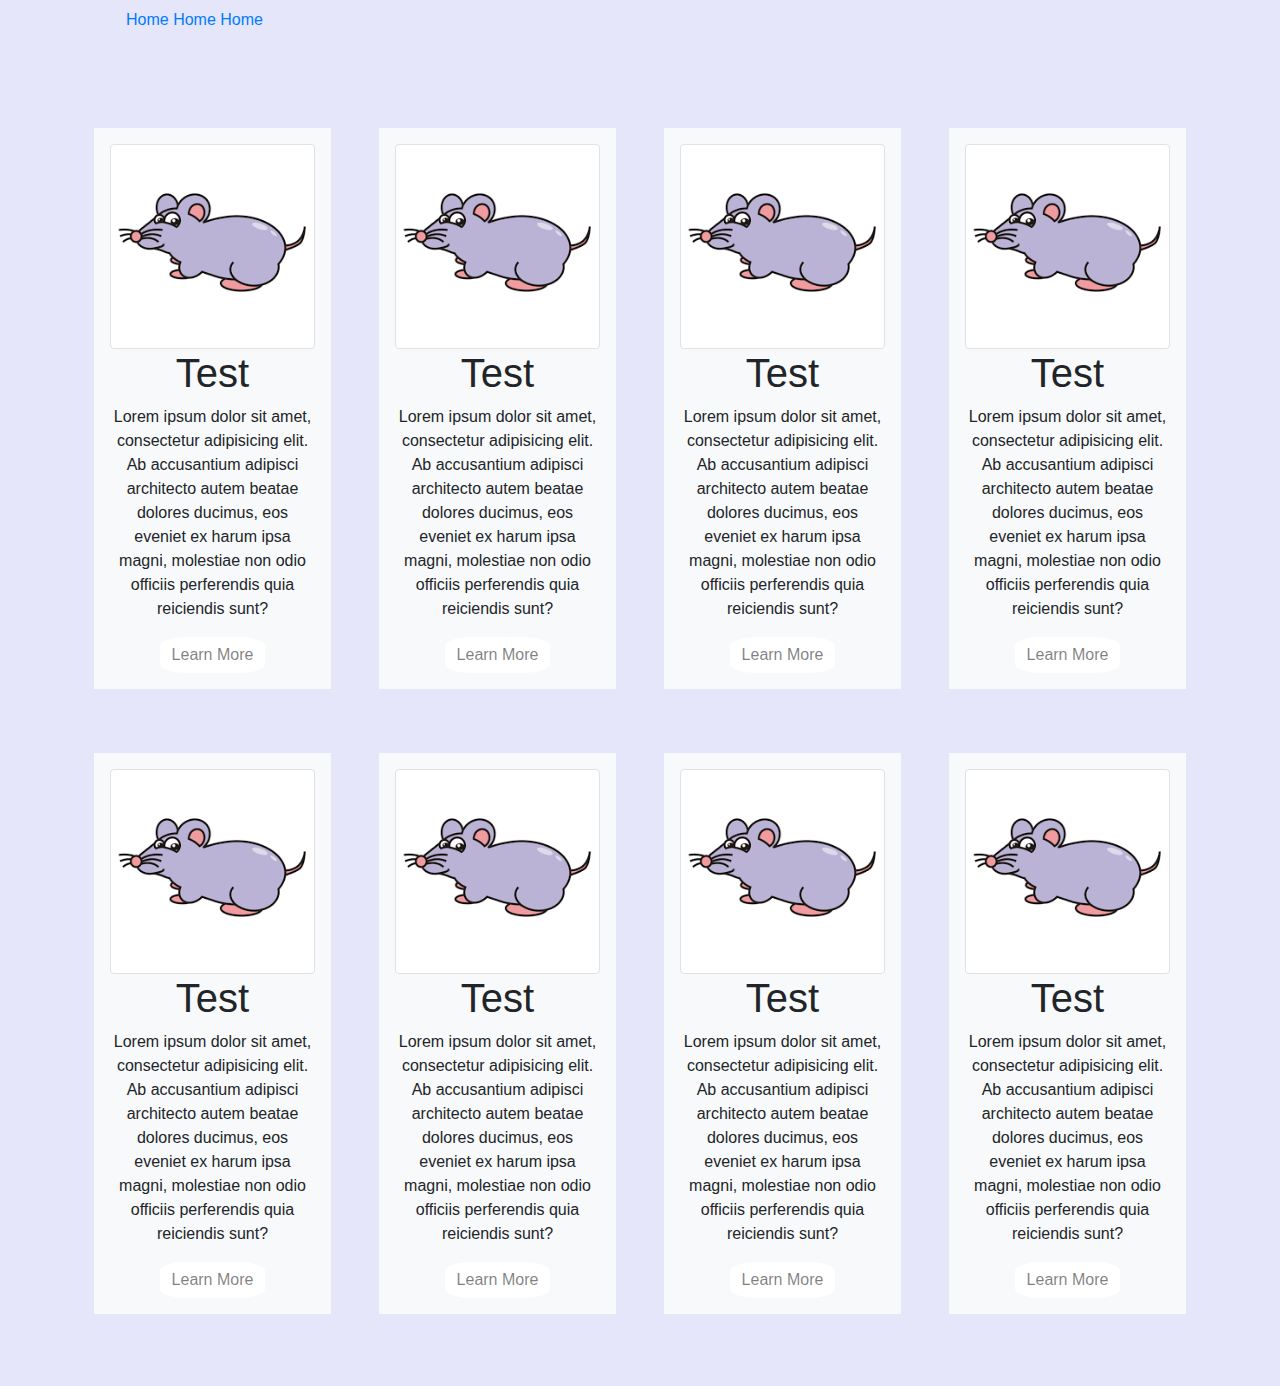
==== index.html @ c85b4740 "nexw" ====
<!doctype html>
<html lang="en">
<head>
    <meta charset="UTF-8">
    <meta name="viewport"
          content="width=device-width, user-scalable=no, initial-scale=1.0, maximum-scale=1.0, minimum-scale=1.0">
    <meta http-equiv="X-UA-Compatible" content="ie=edge">
    <title>Document</title>
    <link rel="stylesheet" type="text/css" href="css/bootstrap.css">
</head>
<body class="body">
    <nav class="navbar container">
        <div class="flex-md-row">
            <ul>
                <a href="" class="href">Home</a>
                <a href="" class="href">Home</a>
                <a href="" class="href">Home</a>
            </ul>
        </div>
    </nav>
    <div class="container text-center my-5">
        <div class="row form-group">
            <div class="col-md-3 p-4">
                <div class="divider bg-light p-3">
                    <img class="img-thumbnail" src="assets/imgs/mouse.png" alt="image of a mouse">
                    <h1>Test</h1>
                    <p>Lorem ipsum dolor sit amet, consectetur adipisicing elit. Ab accusantium adipisci architecto autem beatae dolores ducimus, eos eveniet ex harum ipsa magni, molestiae non odio officiis perferendis quia reiciendis sunt?</p>
                    <input class="buttonbutt btn btn-primary btn-md border-0 text-black-50" type="button" data-toggle="tooltip" data-placement="bottom" title="Tooltip on bottom" value="Learn More">
                </div>
            </div>
            <div class="col-md-3 p-4">
                <div class="divider bg-light p-3">
                    <img class="img-thumbnail" src="assets/imgs/mouse.png" alt="image of a mouse">
                    <h1>Test</h1>
                    <p>Lorem ipsum dolor sit amet, consectetur adipisicing elit. Ab accusantium adipisci architecto autem beatae dolores ducimus, eos eveniet ex harum ipsa magni, molestiae non odio officiis perferendis quia reiciendis sunt?</p>
                    <input class="buttonbutt btn btn-primary btn-md border-0 text-black-50" type="button" data-toggle="tooltip" data-placement="bottom" title="Tooltip on bottom" value="Learn More">
                </div>
            </div>
            <div class="col-md-3 p-4">
                <div class="divider bg-light p-3">
                    <img class="img-thumbnail" src="assets/imgs/mouse.png" alt="image of a mouse">
                    <h1>Test</h1>
                    <p>Lorem ipsum dolor sit amet, consectetur adipisicing elit. Ab accusantium adipisci architecto autem beatae dolores ducimus, eos eveniet ex harum ipsa magni, molestiae non odio officiis perferendis quia reiciendis sunt?</p>
                    <input class="buttonbutt btn btn-primary btn-md border-0 text-black-50" type="button" data-toggle="tooltip" data-placement="bottom" title="Tooltip on bottom" value="Learn More">
                </div>
            </div>
            <div class="col-md-3 p-4">
                <div class="divider bg-light p-3">
                    <img class="img-thumbnail" src="assets/imgs/mouse.png" alt="image of a mouse">
                    <h1>Test</h1>
                    <p>Lorem ipsum dolor sit amet, consectetur adipisicing elit. Ab accusantium adipisci architecto autem beatae dolores ducimus, eos eveniet ex harum ipsa magni, molestiae non odio officiis perferendis quia reiciendis sunt?</p>
                    <input class="buttonbutt btn btn-primary btn-md border-0 text-black-50" type="button" data-toggle="tooltip" data-placement="bottom" title="Tooltip on bottom" value="Learn More">
                </div>
            </div>
        </div>
            <div class="row form-group">
                <div class="col-md-3 p-4">
                    <div class="divider bg-light p-3">
                        <img class="img-thumbnail" src="assets/imgs/mouse.png" alt="image of a mouse">
                        <h1>Test</h1>
                        <p>Lorem ipsum dolor sit amet, consectetur adipisicing elit. Ab accusantium adipisci architecto autem beatae dolores ducimus, eos eveniet ex harum ipsa magni, molestiae non odio officiis perferendis quia reiciendis sunt?</p>
                        <input class="buttonbutt btn btn-primary btn-md border-0 text-black-50" type="button" data-toggle="tooltip" data-placement="bottom" title="Tooltip on bottom" value="Learn More">
                    </div>
                </div>
                <div class="col-md-3 p-4">
                    <div class="divider bg-light p-3">
                        <img class="img-thumbnail" src="assets/imgs/mouse.png" alt="image of a mouse">
                        <h1>Test</h1>
                        <p>Lorem ipsum dolor sit amet, consectetur adipisicing elit. Ab accusantium adipisci architecto autem beatae dolores ducimus, eos eveniet ex harum ipsa magni, molestiae non odio officiis perferendis quia reiciendis sunt?</p>
                        <input class="buttonbutt btn btn-primary btn-md border-0 text-black-50" type="button" data-toggle="tooltip" data-placement="bottom" title="Tooltip on bottom" value="Learn More">
                    </div>
                </div>
                <div class="col-md-3 p-4">
                    <div class="divider bg-light p-3">
                        <img class="img-thumbnail" src="assets/imgs/mouse.png" alt="image of a mouse">
                        <h1>Test</h1>
                        <p>Lorem ipsum dolor sit amet, consectetur adipisicing elit. Ab accusantium adipisci architecto autem beatae dolores ducimus, eos eveniet ex harum ipsa magni, molestiae non odio officiis perferendis quia reiciendis sunt?</p>
                        <input class="buttonbutt btn btn-primary btn-md border-0 text-black-50" type="button" data-toggle="tooltip" data-placement="bottom" title="Tooltip on bottom" value="Learn More">
                    </div>
                </div>
                <div class="col-md-3 p-4">
                    <div class="divider bg-light p-3">
                        <img class="img-thumbnail" src="assets/imgs/mouse.png" alt="image of a mouse">
                        <h1>Test</h1>
                        <p>Lorem ipsum dolor sit amet, consectetur adipisicing elit. Ab accusantium adipisci architecto autem beatae dolores ducimus, eos eveniet ex harum ipsa magni, molestiae non odio officiis perferendis quia reiciendis sunt?</p>
                        <input class="buttonbutt btn btn-primary btn-md border-0 text-black-50" type="button" data-toggle="tooltip" data-placement="bottom" title="Tooltip on bottom" value="Learn More">
                    </div>
                </div>
        </div>
    </div>
<script src="js/bootstrap.bundle.js"></script>
<script src="js/bootstrap.js"></script>
</html>
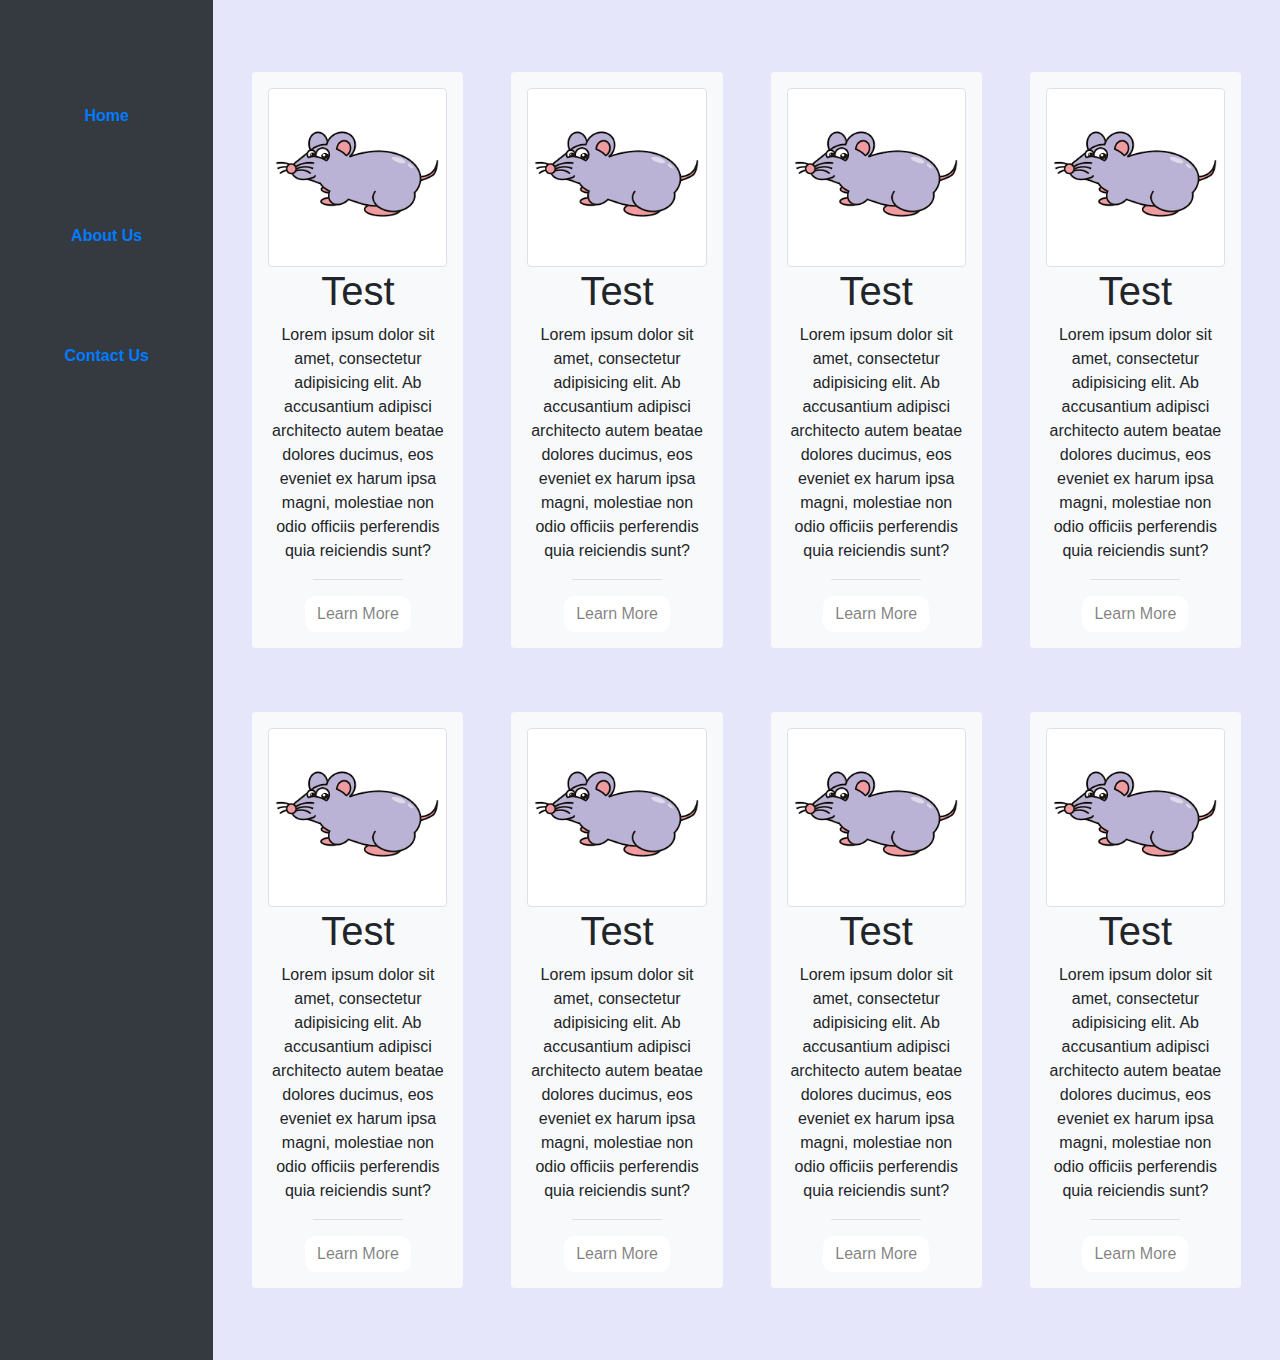
==== commit 658ab010: "Added the sidebar nav" ====
--- a/index.html
+++ b/index.html
@@ -9,85 +9,107 @@
     <link rel="stylesheet" type="text/css" href="css/bootstrap.css">
 </head>
 <body class="body">
-    <nav class="navbar container">
-        <div class="flex-md-row">
-            <ul>
-                <a href="" class="href">Home</a>
-                <a href="" class="href">Home</a>
-                <a href="" class="href">Home</a>
-            </ul>
-        </div>
-    </nav>
-    <div class="container text-center my-5">
-        <div class="row form-group">
-            <div class="col-md-3 p-4">
-                <div class="divider bg-light p-3">
-                    <img class="img-thumbnail" src="assets/imgs/mouse.png" alt="image of a mouse">
-                    <h1>Test</h1>
-                    <p>Lorem ipsum dolor sit amet, consectetur adipisicing elit. Ab accusantium adipisci architecto autem beatae dolores ducimus, eos eveniet ex harum ipsa magni, molestiae non odio officiis perferendis quia reiciendis sunt?</p>
-                    <input class="buttonbutt btn btn-primary btn-md border-0 text-black-50" type="button" data-toggle="tooltip" data-placement="bottom" title="Tooltip on bottom" value="Learn More">
-                </div>
+<!-- https://github.com/becodeorg/atw-lamarr-2-13/blob/master/1.The-Fields/4.HTML-CSS/3.CSS-Frameworks/1.Exercise-Grid-Away.md -->
+    <div class="container-fluid">
+        <div class="row">
+            <div class="col-md-2 bg-dark text-md-center">
+                <nav class="navbar d-none d-md-block">
+                        <ul class="navbar-nav my-5">
+                            <a href="#" class="nav-item my-5 font-weight-bold">Home</a>
+                            <a href="#" class="nav-item my-5 font-weight-bold">About Us</a>
+                            <a href="#" class="nav-item my-5 font-weight-bold">Contact Us</a>
+                        </ul>
+                </nav>
             </div>
-            <div class="col-md-3 p-4">
-                <div class="divider bg-light p-3">
-                    <img class="img-thumbnail" src="assets/imgs/mouse.png" alt="image of a mouse">
-                    <h1>Test</h1>
-                    <p>Lorem ipsum dolor sit amet, consectetur adipisicing elit. Ab accusantium adipisci architecto autem beatae dolores ducimus, eos eveniet ex harum ipsa magni, molestiae non odio officiis perferendis quia reiciendis sunt?</p>
-                    <input class="buttonbutt btn btn-primary btn-md border-0 text-black-50" type="button" data-toggle="tooltip" data-placement="bottom" title="Tooltip on bottom" value="Learn More">
-                </div>
-            </div>
-            <div class="col-md-3 p-4">
-                <div class="divider bg-light p-3">
-                    <img class="img-thumbnail" src="assets/imgs/mouse.png" alt="image of a mouse">
-                    <h1>Test</h1>
-                    <p>Lorem ipsum dolor sit amet, consectetur adipisicing elit. Ab accusantium adipisci architecto autem beatae dolores ducimus, eos eveniet ex harum ipsa magni, molestiae non odio officiis perferendis quia reiciendis sunt?</p>
-                    <input class="buttonbutt btn btn-primary btn-md border-0 text-black-50" type="button" data-toggle="tooltip" data-placement="bottom" title="Tooltip on bottom" value="Learn More">
-                </div>
-            </div>
-            <div class="col-md-3 p-4">
-                <div class="divider bg-light p-3">
-                    <img class="img-thumbnail" src="assets/imgs/mouse.png" alt="image of a mouse">
-                    <h1>Test</h1>
-                    <p>Lorem ipsum dolor sit amet, consectetur adipisicing elit. Ab accusantium adipisci architecto autem beatae dolores ducimus, eos eveniet ex harum ipsa magni, molestiae non odio officiis perferendis quia reiciendis sunt?</p>
-                    <input class="buttonbutt btn btn-primary btn-md border-0 text-black-50" type="button" data-toggle="tooltip" data-placement="bottom" title="Tooltip on bottom" value="Learn More">
+            <div class="col-md-10">
+                <div class="container text-center my-5">
+                    <div class="row form-group">
+                        <div class="col-md-3 p-4">
+                            <div class="divider bg-light p-3 rounded">
+                                <img class="img-thumbnail" src="assets/imgs/mouse.png" alt="image of a mouse">
+                                <h1>Test</h1>
+                                <p>Lorem ipsum dolor sit amet, consectetur adipisicing elit. Ab accusantium adipisci architecto autem beatae dolores ducimus, eos eveniet ex harum ipsa magni, molestiae non odio officiis perferendis quia reiciendis sunt?</p>
+                                <hr>
+                                <button class="buttonbutt btn btn-primary btn-md border-0 text-black-50" type="button" data-toggle="tooltip" data-placement="top" title="Tooltip on bottom" value="Learn More">Learn More</button>
+                            </div>
+                        </div>
+                        <div class="col-md-3 p-4">
+                            <div class="divider bg-light p-3 rounded">
+                                <img class="img-thumbnail" src="assets/imgs/mouse.png" alt="image of a mouse">
+                                <h1>Test</h1>
+                                <p>Lorem ipsum dolor sit amet, consectetur adipisicing elit. Ab accusantium adipisci architecto autem beatae dolores ducimus, eos eveniet ex harum ipsa magni, molestiae non odio officiis perferendis quia reiciendis sunt?</p>
+                                <hr>
+                                <button class="buttonbutt btn btn-primary btn-md border-0 text-black-50" type="button" data-toggle="tooltip" data-placement="top" title="Tooltip on bottom" value="Learn More">Learn More</button>
+                            </div>
+                        </div>
+                        <div class="col-md-3 p-4">
+                            <div class="divider bg-light p-3 rounded">
+                                <img class="img-thumbnail" src="assets/imgs/mouse.png" alt="image of a mouse">
+                                <h1>Test</h1>
+                                <p>Lorem ipsum dolor sit amet, consectetur adipisicing elit. Ab accusantium adipisci architecto autem beatae dolores ducimus, eos eveniet ex harum ipsa magni, molestiae non odio officiis perferendis quia reiciendis sunt?</p>
+                                <hr>
+                                <button class="buttonbutt btn btn-primary btn-md border-0 text-black-50" type="button" data-toggle="tooltip" data-placement="top" title="Tooltip on bottom" value="Learn More">Learn More</button>
+                            </div>
+                        </div>
+                        <div class="col-md-3 p-4">
+                            <div class="divider bg-light p-3 rounded">
+                                <img class="img-thumbnail" src="assets/imgs/mouse.png" alt="image of a mouse">
+                                <h1>Test</h1>
+                                <p>Lorem ipsum dolor sit amet, consectetur adipisicing elit. Ab accusantium adipisci architecto autem beatae dolores ducimus, eos eveniet ex harum ipsa magni, molestiae non odio officiis perferendis quia reiciendis sunt?</p>
+                                <hr>
+                                <button class="buttonbutt btn btn-primary btn-md border-0 text-black-50" type="button" data-toggle="tooltip" data-placement="top" title="Tooltip on bottom" value="Learn More">Learn More</button>
+                            </div>
+                        </div>
+                    </div>
+                    <div class="row form-group">
+                        <div class="col-md-3 p-4">
+                            <div class="divider bg-light p-3 rounded">
+                                <img class="img-thumbnail" src="assets/imgs/mouse.png" alt="image of a mouse">
+                                <h1>Test</h1>
+                                <p>Lorem ipsum dolor sit amet, consectetur adipisicing elit. Ab accusantium adipisci architecto autem beatae dolores ducimus, eos eveniet ex harum ipsa magni, molestiae non odio officiis perferendis quia reiciendis sunt?</p>
+                                <hr>
+                                <button class="buttonbutt btn btn-primary btn-md border-0 text-black-50" type="button" data-toggle="tooltip" data-placement="top" title="Tooltip on bottom" value="Learn More">Learn More</button>
+                            </div>
+                        </div>
+                        <div class="col-md-3 p-4">
+                            <div class="divider bg-light p-3 rounded">
+                                <img class="img-thumbnail" src="assets/imgs/mouse.png" alt="image of a mouse">
+                                <h1>Test</h1>
+                                <p>Lorem ipsum dolor sit amet, consectetur adipisicing elit. Ab accusantium adipisci architecto autem beatae dolores ducimus, eos eveniet ex harum ipsa magni, molestiae non odio officiis perferendis quia reiciendis sunt?</p>
+                                <hr>
+                                <button class="buttonbutt btn btn-primary btn-md border-0 text-black-50" type="button" data-toggle="tooltip" data-placement="top" title="Tooltip on bottom" value="Learn More">Learn More</button>
+                            </div>
+                        </div>
+                        <div class="col-md-3 p-4">
+                            <div class="divider bg-light p-3 rounded">
+                                <img class="img-thumbnail" src="assets/imgs/mouse.png" alt="image of a mouse">
+                                <h1>Test</h1>
+                                <p>Lorem ipsum dolor sit amet, consectetur adipisicing elit. Ab accusantium adipisci architecto autem beatae dolores ducimus, eos eveniet ex harum ipsa magni, molestiae non odio officiis perferendis quia reiciendis sunt?</p>
+                                <hr>
+                                <button class="buttonbutt btn btn-primary btn-md border-0 text-black-50" type="button" data-toggle="tooltip" data-placement="top" title="Tooltip on bottom" value="Learn More">Learn More</button>
+                            </div>
+                        </div>
+                        <div class="col-md-3 p-4">
+                            <div class="divider bg-light p-3 rounded">
+                                <img class="img-thumbnail" src="assets/imgs/mouse.png" alt="image of a mouse">
+                                <h1>Test</h1>
+                                <p>Lorem ipsum dolor sit amet, consectetur adipisicing elit. Ab accusantium adipisci architecto autem beatae dolores ducimus, eos eveniet ex harum ipsa magni, molestiae non odio officiis perferendis quia reiciendis sunt?</p>
+                                <hr>
+                                <button class="buttonbutt btn btn-primary btn-md border-0 text-black-50" type="button" data-toggle="tooltip" data-placement="top" title="Tooltip on bottom" value="Learn More">Learn More</button>
+                            </div>
+                        </div>
+                    </div>
                 </div>
             </div>
         </div>
-            <div class="row form-group">
-                <div class="col-md-3 p-4">
-                    <div class="divider bg-light p-3">
-                        <img class="img-thumbnail" src="assets/imgs/mouse.png" alt="image of a mouse">
-                        <h1>Test</h1>
-                        <p>Lorem ipsum dolor sit amet, consectetur adipisicing elit. Ab accusantium adipisci architecto autem beatae dolores ducimus, eos eveniet ex harum ipsa magni, molestiae non odio officiis perferendis quia reiciendis sunt?</p>
-                        <input class="buttonbutt btn btn-primary btn-md border-0 text-black-50" type="button" data-toggle="tooltip" data-placement="bottom" title="Tooltip on bottom" value="Learn More">
-                    </div>
-                </div>
-                <div class="col-md-3 p-4">
-                    <div class="divider bg-light p-3">
-                        <img class="img-thumbnail" src="assets/imgs/mouse.png" alt="image of a mouse">
-                        <h1>Test</h1>
-                        <p>Lorem ipsum dolor sit amet, consectetur adipisicing elit. Ab accusantium adipisci architecto autem beatae dolores ducimus, eos eveniet ex harum ipsa magni, molestiae non odio officiis perferendis quia reiciendis sunt?</p>
-                        <input class="buttonbutt btn btn-primary btn-md border-0 text-black-50" type="button" data-toggle="tooltip" data-placement="bottom" title="Tooltip on bottom" value="Learn More">
-                    </div>
-                </div>
-                <div class="col-md-3 p-4">
-                    <div class="divider bg-light p-3">
-                        <img class="img-thumbnail" src="assets/imgs/mouse.png" alt="image of a mouse">
-                        <h1>Test</h1>
-                        <p>Lorem ipsum dolor sit amet, consectetur adipisicing elit. Ab accusantium adipisci architecto autem beatae dolores ducimus, eos eveniet ex harum ipsa magni, molestiae non odio officiis perferendis quia reiciendis sunt?</p>
-                        <input class="buttonbutt btn btn-primary btn-md border-0 text-black-50" type="button" data-toggle="tooltip" data-placement="bottom" title="Tooltip on bottom" value="Learn More">
-                    </div>
-                </div>
-                <div class="col-md-3 p-4">
-                    <div class="divider bg-light p-3">
-                        <img class="img-thumbnail" src="assets/imgs/mouse.png" alt="image of a mouse">
-                        <h1>Test</h1>
-                        <p>Lorem ipsum dolor sit amet, consectetur adipisicing elit. Ab accusantium adipisci architecto autem beatae dolores ducimus, eos eveniet ex harum ipsa magni, molestiae non odio officiis perferendis quia reiciendis sunt?</p>
-                        <input class="buttonbutt btn btn-primary btn-md border-0 text-black-50" type="button" data-toggle="tooltip" data-placement="bottom" title="Tooltip on bottom" value="Learn More">
-                    </div>
-                </div>
-        </div>
     </div>
-<script src="js/bootstrap.bundle.js"></script>
-<script src="js/bootstrap.js"></script>
+        <script src="https://code.jquery.com/jquery-3.3.1.slim.min.js" integrity="sha384-q8i/X+965DzO0rT7abK41JStQIAqVgRVzpbzo5smXKp4YfRvH+8abtTE1Pi6jizo" crossorigin="anonymous"></script>
+        <script src="https://cdnjs.cloudflare.com/ajax/libs/popper.js/1.14.7/umd/popper.min.js" integrity="sha384-UO2eT0CpHqdSJQ6hJty5KVphtPhzWj9WO1clHTMGa3JDZwrnQq4sF86dIHNDz0W1" crossorigin="anonymous"></script>
+        <script src="https://stackpath.bootstrapcdn.com/bootstrap/4.3.1/js/bootstrap.min.js" integrity="sha384-JjSmVgyd0p3pXB1rRibZUAYoIIy6OrQ6VrjIEaFf/nJGzIxFDsf4x0xIM+B07jRM" crossorigin="anonymous"></script>
+        <script>
+            $(function () {
+                $('[data-toggle="tooltip"]').tooltip()
+            })
+        </script>
+</body>
 </html>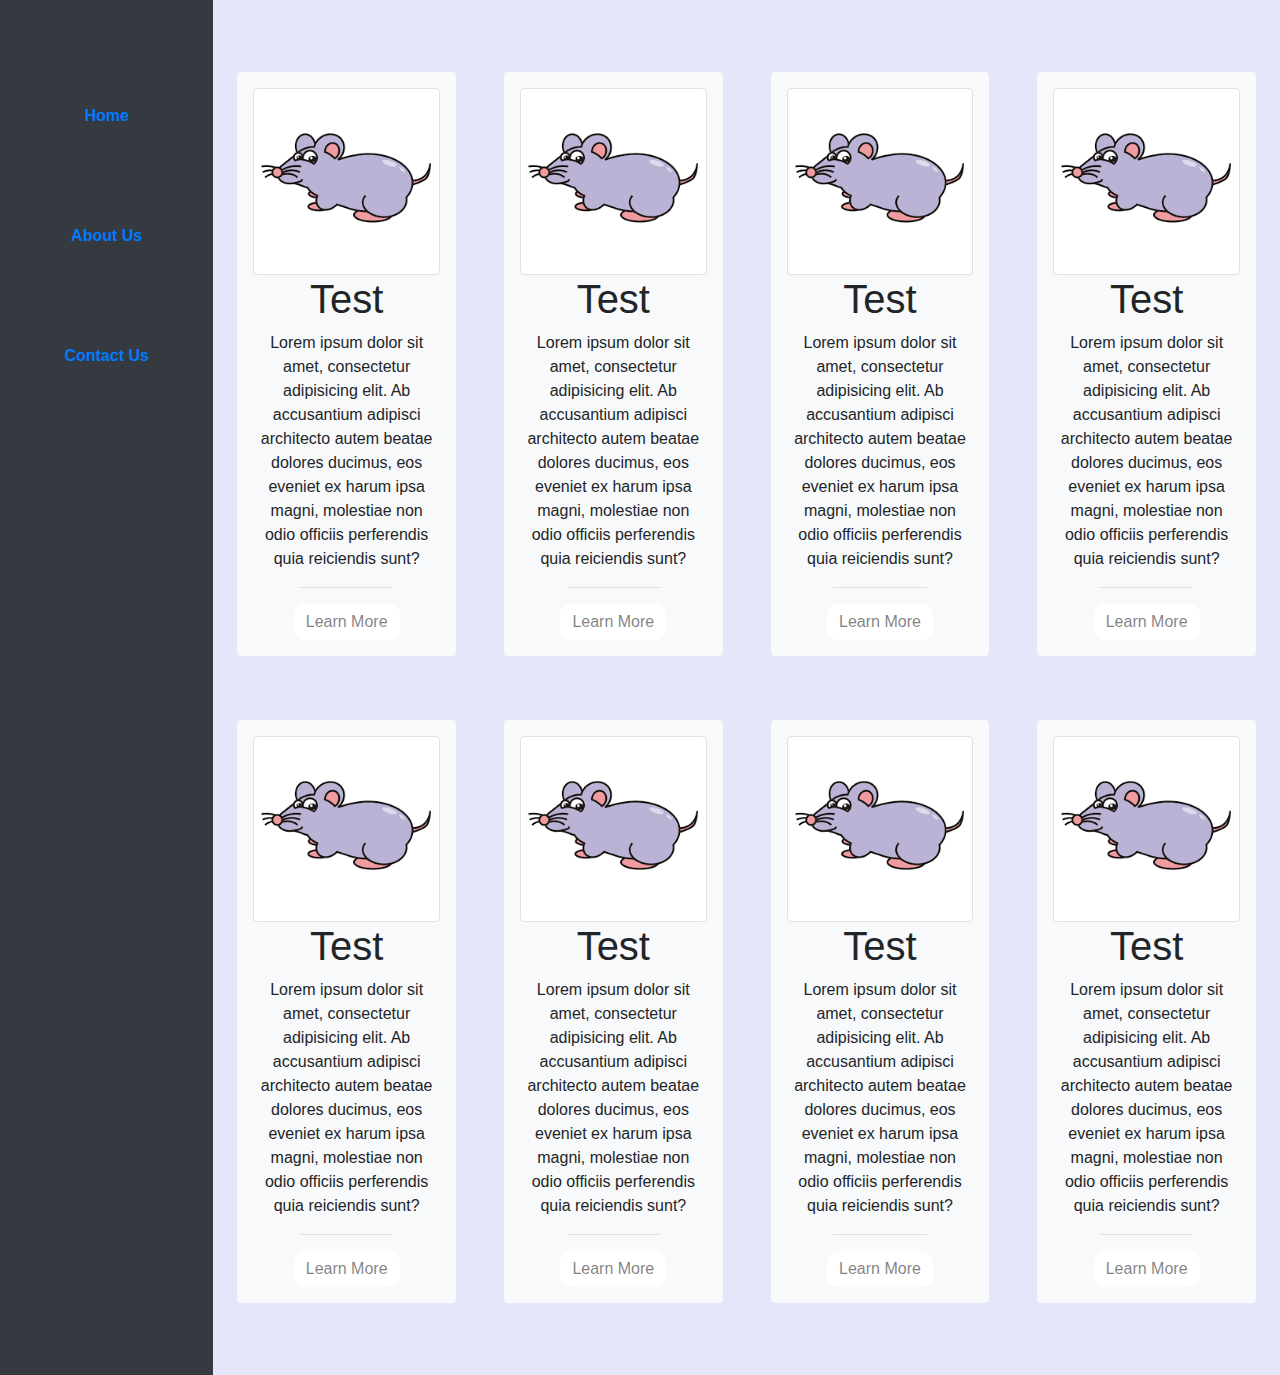
==== commit e97257ee: "This is my first attempt of second page" ====
--- a/index.html
+++ b/index.html
@@ -22,7 +22,7 @@
                 </nav>
             </div>
             <div class="col-md-10">
-                <div class="container text-center my-5">
+                <div class="text-center my-5">
                     <div class="row form-group">
                         <div class="col-md-3 p-4">
                             <div class="divider bg-light p-3 rounded">
@@ -30,7 +30,7 @@
                                 <h1>Test</h1>
                                 <p>Lorem ipsum dolor sit amet, consectetur adipisicing elit. Ab accusantium adipisci architecto autem beatae dolores ducimus, eos eveniet ex harum ipsa magni, molestiae non odio officiis perferendis quia reiciendis sunt?</p>
                                 <hr>
-                                <button class="buttonbutt btn btn-primary btn-md border-0 text-black-50" type="button" data-toggle="tooltip" data-placement="top" title="Tooltip on bottom" value="Learn More">Learn More</button>
+                                <button class="buttonbutt btn btn-primary btn-md border-0 text-black-50" type="button" data-toggle="tooltip" data-placement="top" title="Tooltip" value="Learn More">Learn More</button>
                             </div>
                         </div>
                         <div class="col-md-3 p-4">
